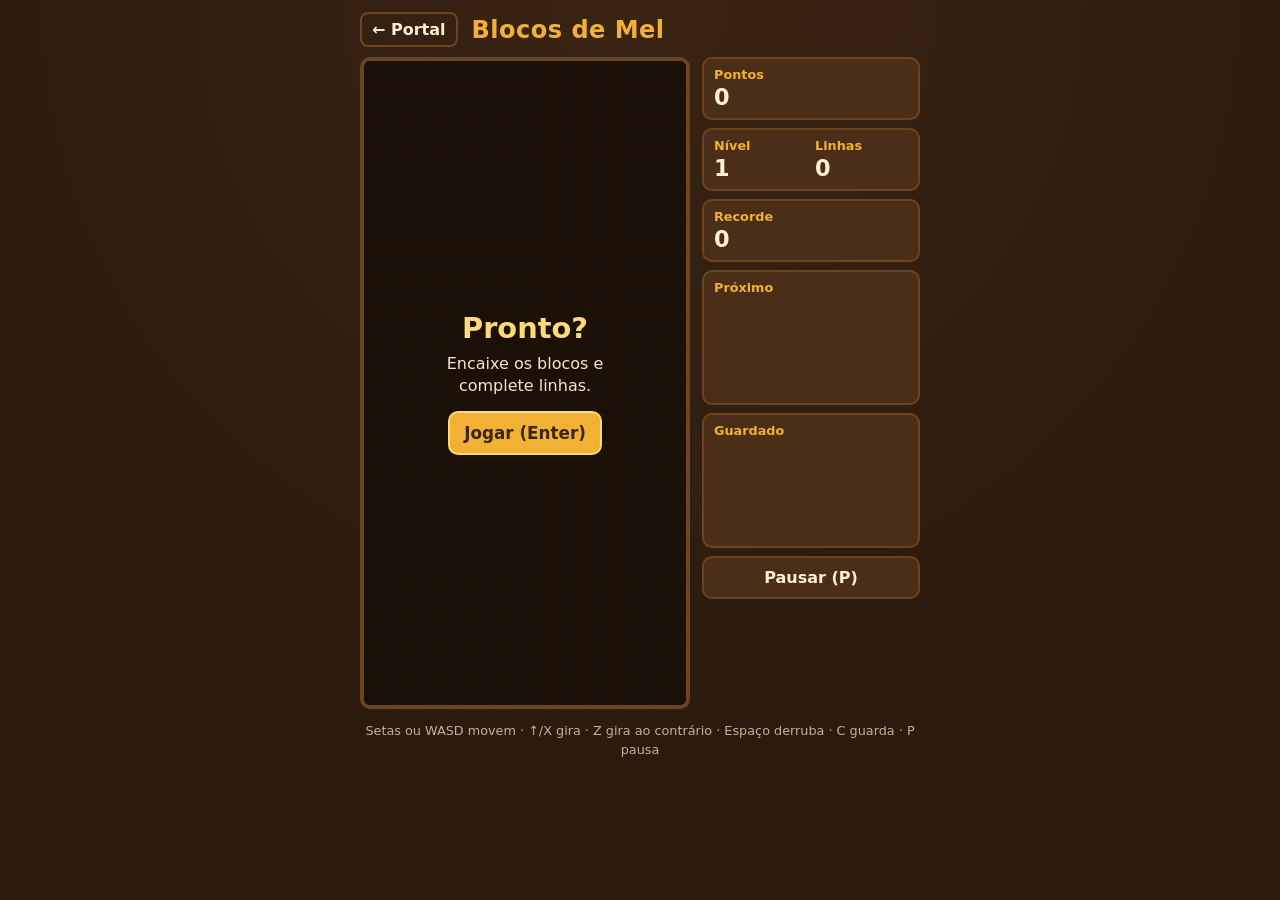
==== jogos/tetris/index.html @ 2e042b12 "neh" ====
<!DOCTYPE html>
<html lang="pt-BR">
<head>
  <meta charset="UTF-8">
  <meta name="viewport" content="width=device-width, initial-scale=1, user-scalable=no">
  <title>Blocos de Mel · Toca de Jogos</title>
  <link rel="stylesheet" href="style.css">
</head>
<body>
  <main class="jogo">
    <header class="topo">
      <a class="voltar" href="../../index.html">← Portal</a>
      <h1>Blocos de Mel</h1>
    </header>

    <div class="area">
      <div class="tabuleiro-wrap">
        <canvas id="tabuleiro" width="300" height="600" aria-label="Tabuleiro do jogo"></canvas>
        <div id="tela" class="tela" role="dialog" aria-live="polite">
          <h2 id="telaTitulo">Pronto?</h2>
          <p id="telaTexto">Encaixe os blocos e complete linhas.</p>
          <button id="btnIniciar" class="principal">Jogar (Enter)</button>
        </div>
      </div>

      <aside class="painel">
        <section class="caixa">
          <h3>Pontos</h3>
          <p class="valor" id="pontos">0</p>
        </section>
        <section class="caixa dupla">
          <div><h3>Nível</h3><p class="valor" id="nivel">1</p></div>
          <div><h3>Linhas</h3><p class="valor" id="linhas">0</p></div>
        </section>
        <section class="caixa">
          <h3>Recorde</h3>
          <p class="valor" id="recorde">0</p>
        </section>
        <section class="caixa">
          <h3>Próximo</h3>
          <canvas id="proximo" width="96" height="96"></canvas>
        </section>
        <section class="caixa">
          <h3>Guardado</h3>
          <canvas id="guardado" width="96" height="96"></canvas>
        </section>
        <button id="btnPausar" class="secundario">Pausar (P)</button>
      </aside>
    </div>

    <div class="controles" aria-label="Controles de toque">
      <button data-acao="esq" aria-label="Esquerda">◀</button>
      <button data-acao="giro" aria-label="Girar">⟳</button>
      <button data-acao="dir" aria-label="Direita">▶</button>
      <button data-acao="guardar" aria-label="Guardar peça">Guardar</button>
      <button data-acao="baixo" aria-label="Descer">▼</button>
      <button data-acao="queda" aria-label="Queda rápida">Queda</button>
    </div>

    <p class="dica">Setas ou WASD movem · ↑/X gira · Z gira ao contrário · Espaço derruba · C guarda · P pausa</p>
  </main>
  <script src="script.js"></script>
</body>
</html>
---- jogos/tetris/style.css ----
:root {
  --fundo: #2b1a0e;
  --fundo-2: #3a2413;
  --painel: #4a2e18;
  --borda: #6b4423;
  --mel: #f2b134;
  --mel-claro: #ffd978;
  --creme: #fff1d0;
  --texto: #f7e6c4;
}
* { box-sizing: border-box; }
html, body { margin: 0; min-height: 100%; }
body {
  background: radial-gradient(circle at 50% 0%, var(--fundo-2), var(--fundo) 70%) fixed;
  color: var(--texto);
  font-family: "Trebuchet MS", "Segoe UI", system-ui, sans-serif;
  display: flex; justify-content: center;
  padding: 12px;
  -webkit-tap-highlight-color: transparent;
}
.jogo { width: 100%; max-width: 560px; }
.topo { display: flex; align-items: center; gap: 14px; margin-bottom: 10px; }
.topo h1 { margin: 0; font-size: 1.5rem; color: var(--mel); letter-spacing: .5px; }
.voltar {
  color: var(--creme); text-decoration: none; font-weight: 700;
  padding: 6px 10px; border: 2px solid var(--borda); border-radius: 8px;
}
.voltar:hover, .voltar:focus-visible { background: var(--borda); outline: none; }

.area { display: flex; gap: 12px; align-items: flex-start; }
.tabuleiro-wrap { position: relative; flex: 1 1 60%; max-width: 330px; }
#tabuleiro {
  display: block; width: 100%; height: auto;
  background: #1c1007; border: 4px solid var(--borda); border-radius: 10px;
}
.tela {
  position: absolute; inset: 4px; border-radius: 6px;
  background: rgba(28, 16, 7, .88);
  display: flex; flex-direction: column; align-items: center; justify-content: center;
  text-align: center; gap: 8px; padding: 16px;
}
.tela.oculta { display: none; }
.tela h2 { margin: 0; font-size: 1.8rem; color: var(--mel-claro); }
.tela p { margin: 0 0 6px; max-width: 220px; line-height: 1.4; }

.painel { flex: 1 1 36%; display: flex; flex-direction: column; gap: 8px; min-width: 0; }
.caixa {
  background: var(--painel); border: 2px solid var(--borda); border-radius: 10px;
  padding: 8px 10px;
}
.caixa h3 { margin: 0 0 2px; font-size: .8rem; font-weight: 600; color: var(--mel); }
.valor { margin: 0; font-size: 1.4rem; font-weight: 800; color: var(--creme); font-variant-numeric: tabular-nums; }
.dupla { display: grid; grid-template-columns: 1fr 1fr; gap: 8px; }
.caixa canvas { display: block; width: 100%; max-width: 96px; height: auto; margin: 4px auto 0; }

button {
  font: inherit; font-weight: 800; cursor: pointer; border-radius: 10px;
  border: 2px solid var(--borda); color: var(--creme); background: var(--painel);
  padding: 10px 14px; touch-action: manipulation; user-select: none;
}
button:hover { filter: brightness(1.15); }
button:focus-visible, a:focus-visible { outline: 3px solid var(--mel-claro); outline-offset: 2px; }
button.principal { background: var(--mel); color: #3a2413; border-color: var(--mel-claro); font-size: 1.05rem; }
button.secundario { width: 100%; }

.controles {
  display: grid; grid-template-columns: repeat(3, 1fr); gap: 8px; margin-top: 12px;
}
.controles button { font-size: 1.1rem; padding: 14px 6px; }
.dica { margin: 12px 0 0; font-size: .8rem; opacity: .75; text-align: center; line-height: 1.5; }

@media (hover: hover) and (pointer: fine) {
  .controles { display: none; }
}
@media (max-width: 420px) {
  .valor { font-size: 1.15rem; }
}
@media (prefers-reduced-motion: reduce) {
  * { transition: none !important; animation: none !important; }
}
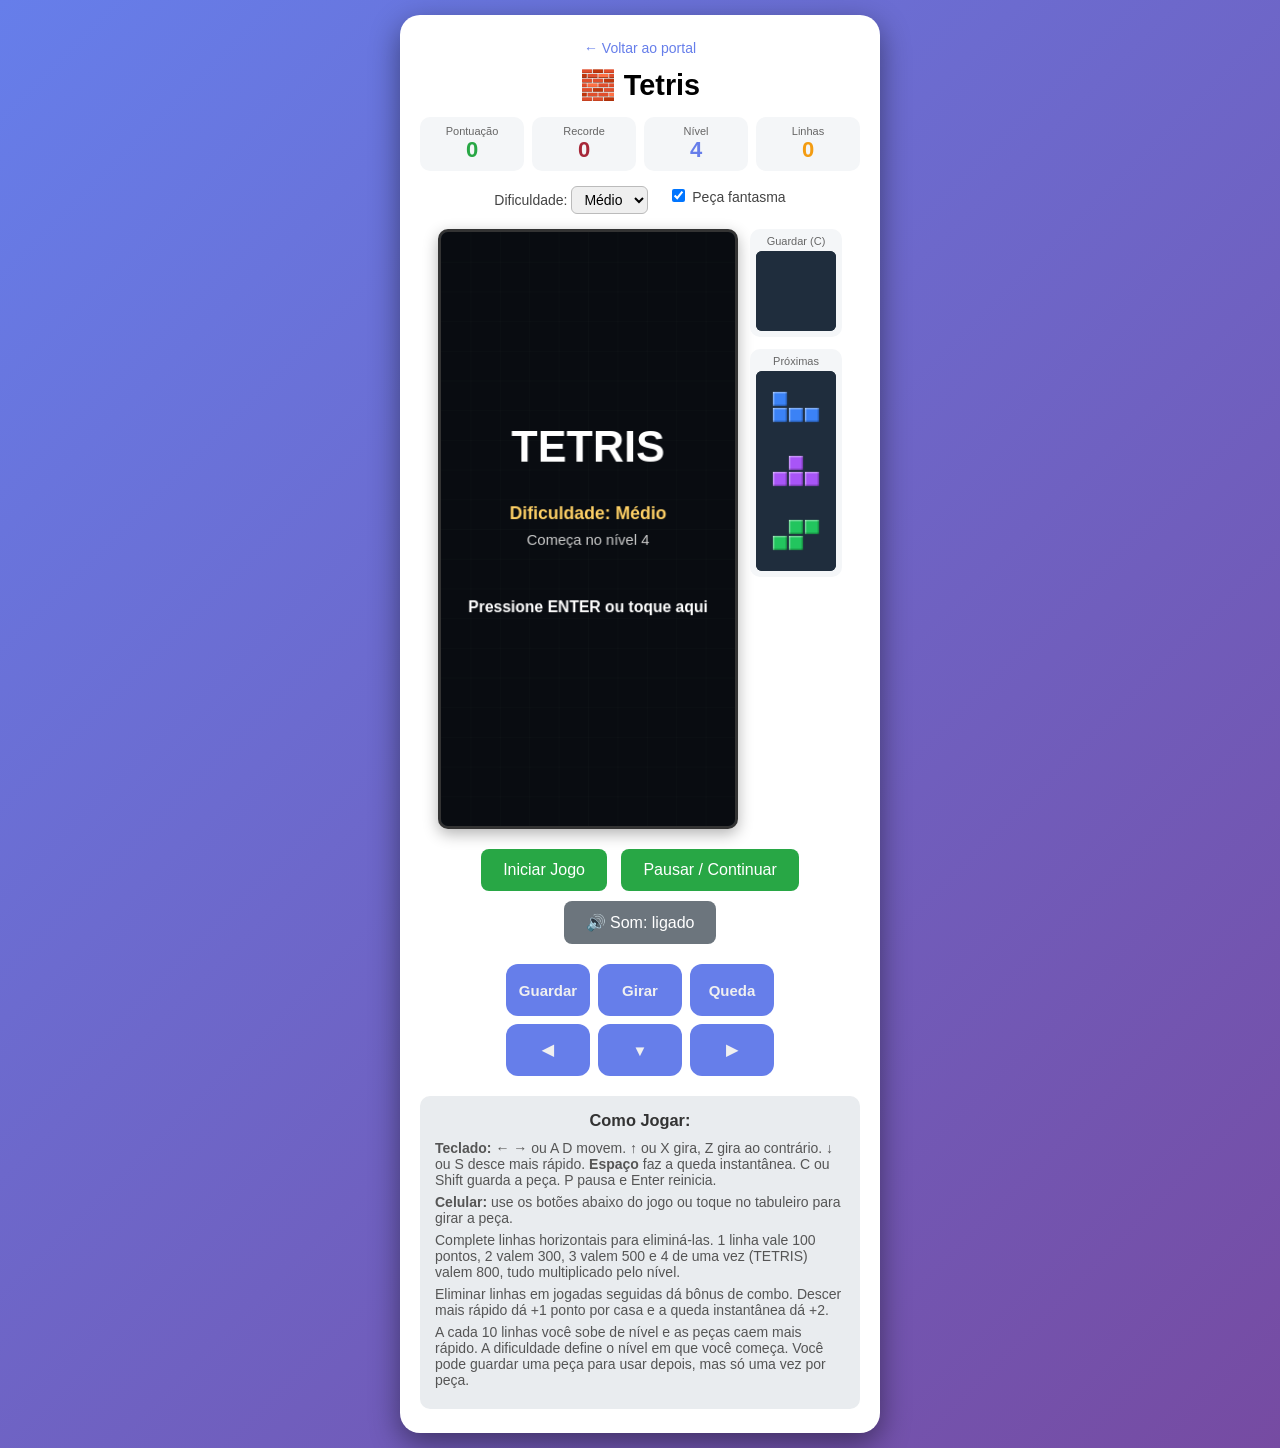
==== commit 49e240a0: "wrtnsgbf" ====
--- a/jogos/tetris/index.html
+++ b/jogos/tetris/index.html
@@ -1,64 +1,94 @@
 <!DOCTYPE html>
-<html lang="pt-BR">
-<head>
-  <meta charset="UTF-8">
-  <meta name="viewport" content="width=device-width, initial-scale=1, user-scalable=no">
-  <title>Blocos de Mel · Toca de Jogos</title>
-  <link rel="stylesheet" href="style.css">
-</head>
-<body>
-  <main class="jogo">
-    <header class="topo">
-      <a class="voltar" href="../../index.html">← Portal</a>
-      <h1>Blocos de Mel</h1>
-    </header>
 
-    <div class="area">
-      <div class="tabuleiro-wrap">
-        <canvas id="tabuleiro" width="300" height="600" aria-label="Tabuleiro do jogo"></canvas>
-        <div id="tela" class="tela" role="dialog" aria-live="polite">
-          <h2 id="telaTitulo">Pronto?</h2>
-          <p id="telaTexto">Encaixe os blocos e complete linhas.</p>
-          <button id="btnIniciar" class="principal">Jogar (Enter)</button>
+<html lang="pt-br">
+    <head>
+        <meta charset="UTF-8">
+        <meta name="viewport" content="width=device-width, initial-scale=1.0">
+        <title>Tetris</title>
+
+        <link rel="stylesheet" href="style.css">
+    </head>
+    <body>
+
+        <div class="container">
+            <a class="voltar" href="../../">&larr; Voltar ao portal</a>
+            <h1>&#129521; Tetris</h1>
+
+            <div class="info">
+                <div class="card pontuacao">
+                    <span class="rotulo">Pontuação</span>
+                    <span class="valor" id="pontos">0</span>
+                </div>
+                <div class="card recorde">
+                    <span class="rotulo">Recorde</span>
+                    <span class="valor" id="recorde">0</span>
+                </div>
+                <div class="card nivel">
+                    <span class="rotulo">Nível</span>
+                    <span class="valor" id="nivel">1</span>
+                </div>
+                <div class="card linhas">
+                    <span class="rotulo">Linhas</span>
+                    <span class="valor" id="linhas">0</span>
+                </div>
+            </div>
+
+            <div class="config">
+                <label>
+                    Dificuldade:
+                    <select id="dificuldade">
+                        <option value="facil">Fácil</option>
+                        <option value="medio" selected>Médio</option>
+                        <option value="dificil">Difícil</option>
+                    </select>
+                </label>
+                <label>
+                    <input type="checkbox" id="fantasma" checked>
+                    Peça fantasma
+                </label>
+            </div>
+
+            <div class="area">
+                <canvas id="canvas"></canvas>
+
+                <aside class="lateral">
+                    <div class="painel">
+                        <span class="rotulo">Guardar (C)</span>
+                        <canvas id="canvasGuardada"></canvas>
+                    </div>
+                    <div class="painel">
+                        <span class="rotulo">Próximas</span>
+                        <canvas id="canvasProximas"></canvas>
+                    </div>
+                </aside>
+            </div>
+
+            <div class="controles">
+                <button id="btnIniciar">Iniciar Jogo</button>
+                <button id="btnPausar">Pausar / Continuar</button>
+                <button id="btnSom" class="secundario">&#128266; Som: ligado</button>
+            </div>
+
+            <div class="teclas">
+                <button class="tecla" data-acao="guardar">Guardar</button>
+                <button class="tecla" data-acao="girar">Girar</button>
+                <button class="tecla" data-acao="queda">Queda</button>
+                <button class="tecla" data-acao="esquerda" aria-label="Esquerda">&#9664;</button>
+                <button class="tecla" data-acao="baixo"    aria-label="Baixo">&#9660;</button>
+                <button class="tecla" data-acao="direita"  aria-label="Direita">&#9654;</button>
+            </div>
+
+            <div class="instrucoes">
+                <h3>Como Jogar:</h3>
+                <p><strong>Teclado:</strong> &larr; &rarr; ou A D movem. &uarr; ou X gira, Z gira ao contrário. &darr; ou S desce mais rápido. <strong>Espaço</strong> faz a queda instantânea. C ou Shift guarda a peça. P pausa e Enter reinicia.</p>
+                <p><strong>Celular:</strong> use os botões abaixo do jogo ou toque no tabuleiro para girar a peça.</p>
+                <p>Complete linhas horizontais para eliminá-las. 1 linha vale 100 pontos, 2 valem 300, 3 valem 500 e 4 de uma vez (TETRIS) valem 800, tudo multiplicado pelo nível.</p>
+                <p>Eliminar linhas em jogadas seguidas dá bônus de combo. Descer mais rápido dá +1 ponto por casa e a queda instantânea dá +2.</p>
+                <p>A cada 10 linhas você sobe de nível e as peças caem mais rápido. A dificuldade define o nível em que você começa. Você pode guardar uma peça para usar depois, mas só uma vez por peça.</p>
+            </div>
         </div>
-      </div>
 
-      <aside class="painel">
-        <section class="caixa">
-          <h3>Pontos</h3>
-          <p class="valor" id="pontos">0</p>
-        </section>
-        <section class="caixa dupla">
-          <div><h3>Nível</h3><p class="valor" id="nivel">1</p></div>
-          <div><h3>Linhas</h3><p class="valor" id="linhas">0</p></div>
-        </section>
-        <section class="caixa">
-          <h3>Recorde</h3>
-          <p class="valor" id="recorde">0</p>
-        </section>
-        <section class="caixa">
-          <h3>Próximo</h3>
-          <canvas id="proximo" width="96" height="96"></canvas>
-        </section>
-        <section class="caixa">
-          <h3>Guardado</h3>
-          <canvas id="guardado" width="96" height="96"></canvas>
-        </section>
-        <button id="btnPausar" class="secundario">Pausar (P)</button>
-      </aside>
-    </div>
+        <script src="script.js"></script>
 
-    <div class="controles" aria-label="Controles de toque">
-      <button data-acao="esq" aria-label="Esquerda">◀</button>
-      <button data-acao="giro" aria-label="Girar">⟳</button>
-      <button data-acao="dir" aria-label="Direita">▶</button>
-      <button data-acao="guardar" aria-label="Guardar peça">Guardar</button>
-      <button data-acao="baixo" aria-label="Descer">▼</button>
-      <button data-acao="queda" aria-label="Queda rápida">Queda</button>
-    </div>
-
-    <p class="dica">Setas ou WASD movem · ↑/X gira · Z gira ao contrário · Espaço derruba · C guarda · P pausa</p>
-  </main>
-  <script src="script.js"></script>
-</body>
+    </body>
 </html>
--- a/jogos/tetris/style.css
+++ b/jogos/tetris/style.css
@@ -1,80 +1,243 @@
-:root {
-  --fundo: #2b1a0e;
-  --fundo-2: #3a2413;
-  --painel: #4a2e18;
-  --borda: #6b4423;
-  --mel: #f2b134;
-  --mel-claro: #ffd978;
-  --creme: #fff1d0;
-  --texto: #f7e6c4;
-}
-* { box-sizing: border-box; }
-html, body { margin: 0; min-height: 100%; }
+* {
+    box-sizing: border-box;
+}
+
 body {
-  background: radial-gradient(circle at 50% 0%, var(--fundo-2), var(--fundo) 70%) fixed;
-  color: var(--texto);
-  font-family: "Trebuchet MS", "Segoe UI", system-ui, sans-serif;
-  display: flex; justify-content: center;
-  padding: 12px;
-  -webkit-tap-highlight-color: transparent;
-}
-.jogo { width: 100%; max-width: 560px; }
-.topo { display: flex; align-items: center; gap: 14px; margin-bottom: 10px; }
-.topo h1 { margin: 0; font-size: 1.5rem; color: var(--mel); letter-spacing: .5px; }
+    margin: 0;
+    padding: 15px;
+    min-height: 100vh;
+    font-family: 'Segoe UI', Arial, sans-serif;
+    background: linear-gradient(135deg, #667eea, #764ba2);
+    display: flex;
+    justify-content: center;
+    align-items: flex-start;
+}
+
+.container {
+    width: 100%;
+    max-width: 480px;
+    text-align: center;
+    background-color: rgb(255, 255, 255);
+    padding: 24px 20px;
+    border-radius: 20px;
+    box-shadow: 0px 10px 30px rgba(0, 0, 0, 0.45);
+}
+
+h1 {
+    margin: 0 0 15px;
+    font-size: 1.8em;
+}
+
+/* ---------- LINK DE VOLTA AO PORTAL ---------- */
 .voltar {
-  color: var(--creme); text-decoration: none; font-weight: 700;
-  padding: 6px 10px; border: 2px solid var(--borda); border-radius: 8px;
-}
-.voltar:hover, .voltar:focus-visible { background: var(--borda); outline: none; }
-
-.area { display: flex; gap: 12px; align-items: flex-start; }
-.tabuleiro-wrap { position: relative; flex: 1 1 60%; max-width: 330px; }
-#tabuleiro {
-  display: block; width: 100%; height: auto;
-  background: #1c1007; border: 4px solid var(--borda); border-radius: 10px;
-}
-.tela {
-  position: absolute; inset: 4px; border-radius: 6px;
-  background: rgba(28, 16, 7, .88);
-  display: flex; flex-direction: column; align-items: center; justify-content: center;
-  text-align: center; gap: 8px; padding: 16px;
-}
-.tela.oculta { display: none; }
-.tela h2 { margin: 0; font-size: 1.8rem; color: var(--mel-claro); }
-.tela p { margin: 0 0 6px; max-width: 220px; line-height: 1.4; }
-
-.painel { flex: 1 1 36%; display: flex; flex-direction: column; gap: 8px; min-width: 0; }
-.caixa {
-  background: var(--painel); border: 2px solid var(--borda); border-radius: 10px;
-  padding: 8px 10px;
-}
-.caixa h3 { margin: 0 0 2px; font-size: .8rem; font-weight: 600; color: var(--mel); }
-.valor { margin: 0; font-size: 1.4rem; font-weight: 800; color: var(--creme); font-variant-numeric: tabular-nums; }
-.dupla { display: grid; grid-template-columns: 1fr 1fr; gap: 8px; }
-.caixa canvas { display: block; width: 100%; max-width: 96px; height: auto; margin: 4px auto 0; }
+    display: inline-block;
+    margin-bottom: 12px;
+    font-size: 14px;
+    color: #667eea;
+    text-decoration: none;
+}
+
+.voltar:hover {
+    text-decoration: underline;
+}
+
+/* ---------- PAINEL DE INFORMAÇÕES ---------- */
+.info {
+    display: grid;
+    grid-template-columns: repeat(4, 1fr);
+    gap: 8px;
+}
+
+.card {
+    background-color: #f4f6f8;
+    border-radius: 10px;
+    padding: 8px 4px;
+    display: flex;
+    flex-direction: column;
+}
+
+.card .rotulo {
+    font-size: 11px;
+    color: #666;
+}
+
+.card .valor {
+    font-size: 22px;
+    font-weight: bold;
+}
+
+.pontuacao .valor { color: #28a745; }
+.recorde   .valor { color: #a72839; }
+.nivel     .valor { color: #667eea; }
+.linhas    .valor { color: #f39c12; }
+
+/* ---------- CONFIGURAÇÕES ---------- */
+.config {
+    display: flex;
+    flex-wrap: wrap;
+    justify-content: center;
+    gap: 10px 20px;
+    margin-top: 15px;
+    font-size: 14px;
+    color: #444;
+}
+
+.config select {
+    padding: 4px 8px;
+    border-radius: 6px;
+    border: 1px solid #bbb;
+    font-size: 14px;
+}
+
+/* ---------- ÁREA DE JOGO ---------- */
+.area {
+    display: flex;
+    justify-content: center;
+    align-items: flex-start;
+    gap: 12px;
+    margin: 15px 0;
+}
+
+#canvas {
+    flex: 1 1 auto;
+    min-width: 0;
+    width: 100%;
+    max-width: 300px;
+    height: auto;
+    aspect-ratio: 1 / 2;
+    border: 3px solid #333;
+    border-radius: 10px;
+    background-color: #1f2d3d;
+    display: block;
+    box-shadow: 0px 5px 15px rgba(0, 0, 0, 0.3);
+    touch-action: none;   /* evita rolar a página ao tocar no jogo */
+}
+
+.lateral {
+    flex: 0 0 92px;
+    width: 92px;
+    display: flex;
+    flex-direction: column;
+    gap: 12px;
+}
+
+.painel {
+    background-color: #f4f6f8;
+    border-radius: 10px;
+    padding: 6px;
+}
+
+.painel .rotulo {
+    display: block;
+    margin-bottom: 4px;
+    font-size: 11px;
+    color: #666;
+}
+
+.painel canvas {
+    display: block;
+    width: 100%;
+    height: auto;
+    background-color: #1f2d3d;
+    border-radius: 6px;
+}
+
+#canvasGuardada {
+    aspect-ratio: 1 / 1;
+}
+
+#canvasProximas {
+    aspect-ratio: 100 / 250;
+}
+
+/* ---------- BOTÕES ---------- */
+.controles {
+    margin-top: 10px;
+}
 
 button {
-  font: inherit; font-weight: 800; cursor: pointer; border-radius: 10px;
-  border: 2px solid var(--borda); color: var(--creme); background: var(--painel);
-  padding: 10px 14px; touch-action: manipulation; user-select: none;
-}
-button:hover { filter: brightness(1.15); }
-button:focus-visible, a:focus-visible { outline: 3px solid var(--mel-claro); outline-offset: 2px; }
-button.principal { background: var(--mel); color: #3a2413; border-color: var(--mel-claro); font-size: 1.05rem; }
-button.secundario { width: 100%; }
-
-.controles {
-  display: grid; grid-template-columns: repeat(3, 1fr); gap: 8px; margin-top: 12px;
-}
-.controles button { font-size: 1.1rem; padding: 14px 6px; }
-.dica { margin: 12px 0 0; font-size: .8rem; opacity: .75; text-align: center; line-height: 1.5; }
-
-@media (hover: hover) and (pointer: fine) {
-  .controles { display: none; }
-}
-@media (max-width: 420px) {
-  .valor { font-size: 1.15rem; }
-}
-@media (prefers-reduced-motion: reduce) {
-  * { transition: none !important; animation: none !important; }
+    font-size: 16px;
+    cursor: pointer;
+    background-color: #28A745;
+    padding: 12px 22px;
+    color: white;
+    border: none;
+    border-radius: 8px;
+    margin: 5px;
+    transition: all 0.2s ease;
+}
+
+button:hover {
+    filter: brightness(1.1);
+}
+
+button:focus-visible {
+    outline: 3px solid #667eea;
+    outline-offset: 2px;
+}
+
+button.secundario {
+    background-color: #6c757d;
+}
+
+/* ---------- BOTÕES NA TELA (celular) ---------- */
+.teclas {
+    display: grid;
+    grid-template-columns: repeat(3, 84px);
+    gap: 8px;
+    justify-content: center;
+    margin: 15px auto;
+}
+
+.tecla {
+    height: 52px;
+    padding: 0;
+    margin: 0;
+    background-color: #667eea;
+    color: #F0F0F0;
+    border-radius: 12px;
+    font-size: 15px;
+    font-weight: bold;
+    touch-action: manipulation;
+    user-select: none;
+    -webkit-user-select: none;
+}
+
+.tecla:active {
+    background-color: #a72839;
+}
+
+/* ---------- INSTRUÇÕES ---------- */
+.instrucoes {
+    margin-top: 20px;
+    padding: 15px;
+    background-color: #e9ecef;
+    border-radius: 10px;
+    font-size: 14px;
+    color: #555;
+    text-align: left;
+}
+
+.instrucoes h3 {
+    margin: 0 0 10px;
+    color: #333;
+    text-align: center;
+}
+
+.instrucoes p {
+    margin: 6px 0;
+}
+
+/* MEDIA QUERY - adaptação para celular */
+@media (max-width: 600px) {
+    h1 {
+        font-size: 1.5em;
+    }
+    .card .valor {
+        font-size: 18px;
+    }
+    button {
+        padding: 10px 16px;
+        font-size: 15px;
+    }
 }
